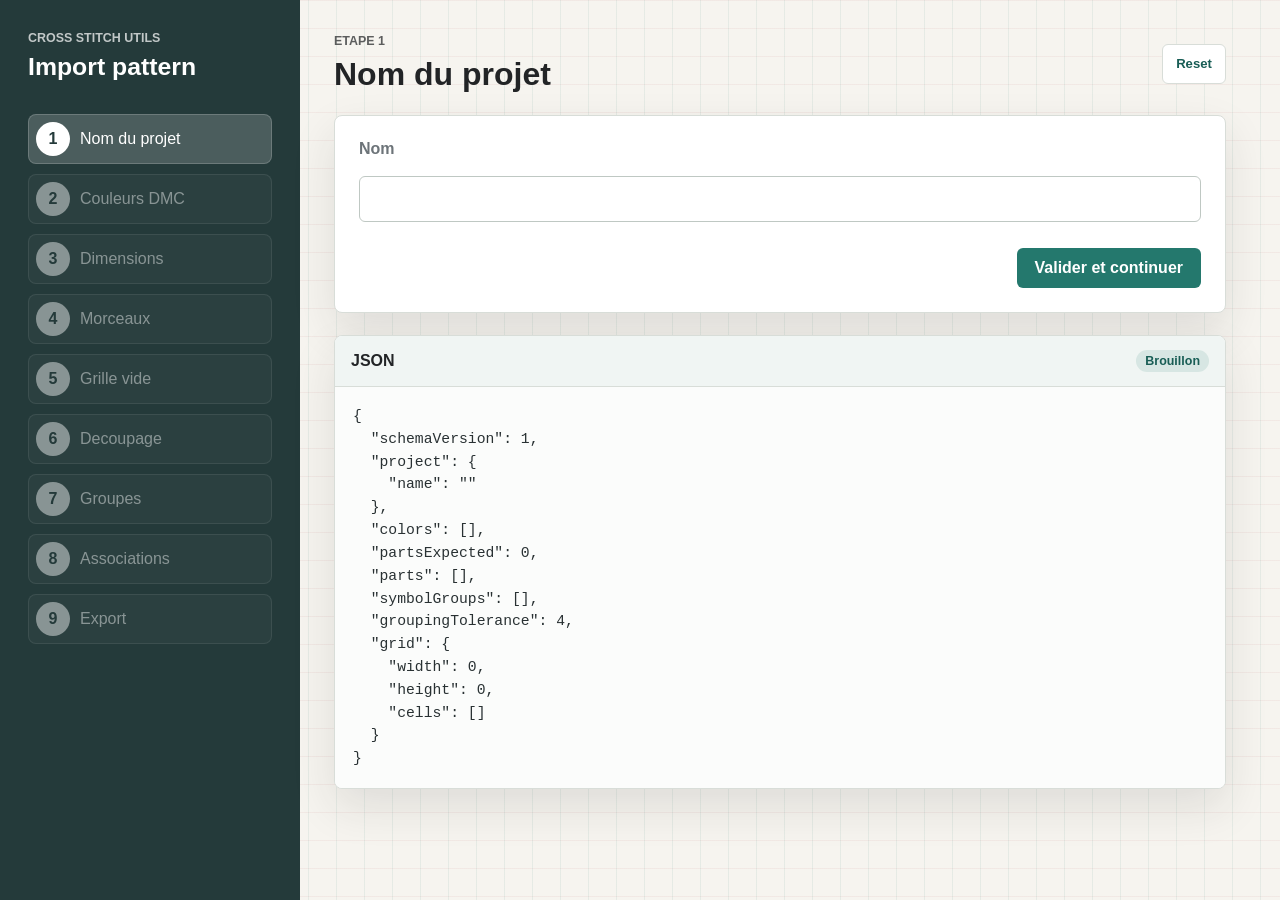
==== import-pattern.html @ 786066bf "Use dominant color for symbol grouping" ====
<!doctype html>
<html lang="fr">
  <head>
    <meta charset="utf-8">
    <meta name="viewport" content="width=device-width, initial-scale=1">
    <title>Cross Stitch Utils</title>
    <link rel="stylesheet" href="src/styles.css">
  </head>
  <body>
    <main class="app-shell">
      <aside class="sidebar">
        <div>
          <a class="eyebrow app-home-link" href="index.html">Cross Stitch Utils</a>
          <h1>Import pattern</h1>
        </div>

        <nav class="step-list" aria-label="Etapes d'import">
          <button class="step-item active" type="button" data-step="project">
            <span class="step-number">1</span>
            <span>Nom du projet</span>
          </button>
          <button class="step-item locked" type="button" data-step="colors" disabled>
            <span class="step-number">2</span>
            <span>Couleurs DMC</span>
          </button>
          <button class="step-item locked" type="button" data-step="dimensions" disabled>
            <span class="step-number">3</span>
            <span>Dimensions</span>
          </button>
          <button class="step-item locked" type="button" data-step="parts" disabled>
            <span class="step-number">4</span>
            <span>Morceaux</span>
          </button>
          <button class="step-item locked" type="button" data-step="grid" disabled>
            <span class="step-number">5</span>
            <span>Grille vide</span>
          </button>
          <button class="step-item locked" type="button" data-step="analysis" disabled>
            <span class="step-number">6</span>
            <span>Decoupage</span>
          </button>
          <button class="step-item locked" type="button" data-step="groups" disabled>
            <span class="step-number">7</span>
            <span>Groupes</span>
          </button>
          <button class="step-item locked" type="button" data-step="assignments" disabled>
            <span class="step-number">8</span>
            <span>Associations</span>
          </button>
          <button class="step-item locked" type="button" data-step="export" disabled>
            <span class="step-number">9</span>
            <span>Export</span>
          </button>
        </nav>
      </aside>

      <section class="workspace" aria-labelledby="step-title">
        <div class="topbar">
          <div>
            <p id="stepEyebrow" class="eyebrow">Etape 1</p>
            <h2 id="step-title">Nom du projet</h2>
          </div>
          <button id="resetButton" class="icon-button" type="button" title="Reinitialiser">
            <span aria-hidden="true">Reset</span>
            <span class="sr-only">Reinitialiser</span>
          </button>
        </div>

        <form id="projectForm" class="tool-panel" data-panel="project">
          <label for="projectName">Nom</label>
          <input id="projectName" name="projectName" type="text" autocomplete="off" required>
          <p id="projectError" class="form-error" hidden>Entre un nom de projet pour continuer.</p>

          <div class="actions">
            <button id="saveButton" class="primary-button" type="submit">Valider et continuer</button>
          </div>
        </form>

        <section id="colorsPanel" class="tool-panel hidden" data-panel="colors" aria-labelledby="colors-title">
          <div class="panel-heading">
            <div>
              <h3 id="colors-title">Couleurs du pattern</h3>
              <p>Ajoute uniquement les codes DMC utilises dans le pattern.</p>
            </div>
          </div>

          <form id="colorForm" class="color-form">
            <div class="form-grid">
              <label>
                Code DMC
                <input id="dmcCode" name="dmcCode" type="text" list="dmcCodeOptions" autocomplete="off" required>
              </label>
              <datalist id="dmcCodeOptions"></datalist>
            </div>

            <div class="actions">
              <button class="primary-button" type="submit">Ajouter</button>
            </div>
          </form>

          <div class="color-list-wrap">
            <table class="color-table">
              <thead>
                <tr>
                  <th>Couleur</th>
                  <th>Code DMC</th>
                  <th></th>
                </tr>
              </thead>
              <tbody id="colorsTableBody"></tbody>
            </table>
            <p id="emptyColorsMessage" class="empty-message">Aucune couleur ajoutee.</p>
          </div>

          <div class="actions split-actions">
            <button id="backToProjectButton" class="secondary-button" type="button">Retour</button>
            <button id="validateColorsButton" class="primary-button" type="button">Valider les couleurs</button>
          </div>
          <p id="colorsError" class="form-error" hidden>Ajoute au moins un code DMC pour valider cette etape.</p>
        </section>

        <form id="dimensionsForm" class="tool-panel hidden" data-panel="dimensions" aria-labelledby="dimensions-title">
          <div class="panel-heading">
            <div>
              <h3 id="dimensions-title">Dimensions de la grille</h3>
              <p>Indique la taille totale du pattern en points, pas la taille d'une page.</p>
            </div>
          </div>

          <div class="form-grid two-columns">
            <label for="gridWidth">
              Largeur
              <input id="gridWidth" name="gridWidth" type="number" inputmode="numeric" min="1" step="1" required>
            </label>

            <label for="gridHeight">
              Hauteur
              <input id="gridHeight" name="gridHeight" type="number" inputmode="numeric" min="1" step="1" required>
            </label>
          </div>

          <p id="dimensionsError" class="form-error" hidden>Entre une largeur et une hauteur superieures a 0.</p>

          <div class="actions split-actions">
            <button id="backToColorsButton" class="secondary-button" type="button">Retour</button>
            <button class="primary-button" type="submit">Valider les dimensions</button>
          </div>
        </form>

        <section id="partsPanel" class="tool-panel hidden" data-panel="parts" aria-labelledby="parts-title">
          <div class="panel-heading">
            <div>
              <h3 id="parts-title">Morceaux du pattern</h3>
              <p>Indique d'abord combien de sous-parties composent le pattern.</p>
            </div>
          </div>

          <form id="partCountForm" class="part-form">
            <div class="form-grid two-columns">
              <label for="partsExpected">
                Nombre de sous-parties
                <input id="partsExpected" name="partsExpected" type="number" inputmode="numeric" min="1" step="1" required>
              </label>
            </div>

            <p id="partCountError" class="form-error" hidden>Entre un nombre de sous-parties superieur a 0.</p>

            <div class="actions">
              <button class="primary-button" type="submit">Valider le nombre</button>
            </div>
          </form>

          <form id="partForm" class="part-form hidden">
            <div class="section-divider">
              <h3 id="nextPartName">Part 1</h3>
              <p id="partProgressText">Morceau 1 / 1</p>
            </div>

            <div class="form-grid parts-grid">
              <label for="partImage">
                Image
                <input id="partImage" name="partImage" type="file" accept="image/*">
              </label>

              <div>
                <span class="field-label">Presse-papier</span>
                <div id="clipboardDropZone" class="clipboard-drop-zone" tabindex="0">
                  <span id="clipboardImageStatus">Aucune image collee</span>
                </div>
              </div>

              <label for="partStartX">
                Depart X
                <input id="partStartX" name="partStartX" type="number" inputmode="numeric" min="0" step="1" required>
              </label>

              <label for="partStartY">
                Depart Y
                <input id="partStartY" name="partStartY" type="number" inputmode="numeric" min="0" step="1" required>
              </label>

              <label for="partWidth">
                Largeur
                <input id="partWidth" name="partWidth" type="number" inputmode="numeric" min="1" step="1" required>
              </label>

              <label for="partHeight">
                Hauteur
                <input id="partHeight" name="partHeight" type="number" inputmode="numeric" min="1" step="1" required>
              </label>
            </div>

            <p id="partError" class="form-error" hidden>Verifie les valeurs du morceau.</p>

            <div class="actions">
              <button class="primary-button" type="submit">Ajouter le morceau</button>
            </div>
          </form>

          <div class="color-list-wrap">
            <table class="color-table">
              <thead>
                <tr>
                  <th>Nom</th>
                  <th>Image</th>
                  <th>Position</th>
                  <th>Taille</th>
                  <th></th>
                </tr>
              </thead>
              <tbody id="partsTableBody"></tbody>
            </table>
            <p id="emptyPartsMessage" class="empty-message">Aucun morceau ajoute.</p>
          </div>

          <div id="partsCoverageStatus" class="coverage-status"></div>

          <div class="actions split-actions">
            <button id="backToDimensionsButton" class="secondary-button" type="button">Retour</button>
            <button id="validatePartsButton" class="primary-button" type="button">Valider les morceaux</button>
          </div>
          <p id="partsError" class="form-error" hidden>Les morceaux doivent couvrir toute la grille sans trou ni chevauchement.</p>
        </section>

        <section id="gridPanel" class="tool-panel hidden" data-panel="grid" aria-labelledby="grid-title">
          <div class="panel-heading">
            <div>
              <h3 id="grid-title">Grille vide</h3>
              <p>Genere toutes les cases du pattern a partir des dimensions et des morceaux valides.</p>
            </div>
          </div>

          <div id="gridStatus" class="coverage-status"></div>

          <div class="stats-row">
            <div>
              <span class="stat-label">Dimensions</span>
              <strong id="gridDimensionsText">0 x 0</strong>
            </div>
            <div>
              <span class="stat-label">Cases attendues</span>
              <strong id="gridExpectedCellsText">0</strong>
            </div>
            <div>
              <span class="stat-label">Cases generees</span>
              <strong id="gridGeneratedCellsText">0</strong>
            </div>
          </div>

          <div class="actions split-actions">
            <button id="backToPartsButton" class="secondary-button" type="button">Retour</button>
            <button id="generateGridButton" class="primary-button" type="button">Generer la grille</button>
          </div>
          <p id="gridError" class="form-error" hidden>Les morceaux doivent etre valides avant de generer la grille.</p>
        </section>

        <section id="analysisPanel" class="tool-panel hidden" data-panel="analysis" aria-labelledby="analysis-title">
          <div class="panel-heading">
            <div>
              <h3 id="analysis-title">Decoupage des cellules</h3>
              <p>Les images des morceaux sont considerees comme des grilles completes, sans marge ni legende.</p>
            </div>
          </div>

          <div id="analysisStatus" class="coverage-status"></div>

          <div class="stats-row">
            <div>
              <span class="stat-label">Morceaux</span>
              <strong id="analysisPartsText">0</strong>
            </div>
            <div>
              <span class="stat-label">Cellules</span>
              <strong id="analysisCellsText">0</strong>
            </div>
            <div>
              <span class="stat-label">Signatures</span>
              <strong id="analysisSignaturesText">0</strong>
            </div>
          </div>

          <div class="actions split-actions">
            <button id="backToGridButton" class="secondary-button" type="button">Retour</button>
            <button id="sliceImagesButton" class="primary-button" type="button">Decouper les images</button>
          </div>
          <p id="analysisError" class="form-error" hidden>La grille doit etre generee avant le decoupage.</p>
        </section>

        <section id="groupsPanel" class="tool-panel hidden" data-panel="groups" aria-labelledby="groups-title">
          <div class="panel-heading">
            <div>
              <h3 id="groups-title">Groupes de symboles</h3>
              <p>Regroupe les cellules qui ont une signature visuelle proche.</p>
            </div>
          </div>

          <div id="groupsStatus" class="coverage-status"></div>

          <label class="field-label" for="groupingTolerance">
            Tolerance de regroupement
            <select id="groupingTolerance" name="groupingTolerance">
              <option value="0">0 - Strict</option>
              <option value="4">4 - Normal</option>
              <option value="8">8 - Large</option>
              <option value="12">12</option>
              <option value="16">16</option>
            </select>
          </label>

          <div class="stats-row">
            <div>
              <span class="stat-label">Cellules</span>
              <strong id="groupsCellsText">0</strong>
            </div>
            <div>
              <span class="stat-label">Groupes</span>
              <strong id="groupsCountText">0</strong>
            </div>
            <div>
              <span class="stat-label">Plus grand groupe</span>
              <strong id="largestGroupText">0</strong>
            </div>
          </div>

          <div class="color-list-wrap">
            <table class="color-table">
              <thead>
                <tr>
                  <th>Groupe</th>
                  <th>Cellules</th>
                  <th>Signature</th>
                  <th>Couleur dominante</th>
                </tr>
              </thead>
              <tbody id="groupsTableBody"></tbody>
            </table>
            <p id="emptyGroupsMessage" class="empty-message">Aucun groupe genere.</p>
          </div>

          <div class="actions split-actions">
            <button id="backToAnalysisButton" class="secondary-button" type="button">Retour</button>
            <button id="generateGroupsButton" class="primary-button" type="button">Generer les groupes</button>
          </div>
          <p id="groupsError" class="form-error" hidden>Le decoupage doit etre termine avant de generer les groupes.</p>
        </section>

        <section id="assignmentsPanel" class="tool-panel hidden" data-panel="assignments" aria-labelledby="assignments-title">
          <div class="panel-heading">
            <div>
              <h3 id="assignments-title">Associations des couleurs</h3>
              <p>Associe chaque groupe visuel a une couleur DMC, ou marque-le comme vide.</p>
            </div>
          </div>

          <div id="assignmentsStatus" class="coverage-status"></div>

          <div class="stats-row">
            <div>
              <span class="stat-label">Groupes</span>
              <strong id="assignmentsGroupsText">0</strong>
            </div>
            <div>
              <span class="stat-label">Groupes prets</span>
              <strong id="assignmentsReadyText">0</strong>
            </div>
            <div>
              <span class="stat-label">Cases pretes</span>
              <strong id="assignmentsCellsText">0</strong>
            </div>
          </div>

          <div id="assignmentReview" class="assignment-review">
            <div class="assignment-card">
              <div class="assignment-meta">
                <span id="assignmentPositionText" class="status-pill">Groupe 0 / 0</span>
                <strong id="assignmentGroupName">Groupe</strong>
                <span id="assignmentCellCountText" class="stat-label">0 cellule</span>
                <span id="assignmentCurrentState" class="assignment-state unready">Non classe</span>
              </div>
              <div id="assignmentPreviewWrap" class="assignment-preview-wrap">
                <span class="symbol-preview-empty">A regenerer</span>
              </div>
            </div>

            <div>
              <p class="field-label">Choisir la couleur</p>
              <div id="assignmentChoices" class="assignment-choices"></div>
            </div>

            <div class="assignment-nav">
              <button id="previousAssignmentButton" class="secondary-button" type="button">Precedent</button>
              <button id="nextAssignmentButton" class="secondary-button" type="button">Suivant</button>
            </div>

            <p id="emptyAssignmentsMessage" class="empty-message">Aucun groupe a associer.</p>
          </div>

          <div class="actions split-actions">
            <button id="backToGroupsButton" class="secondary-button" type="button">Retour</button>
            <button id="applyAssignmentsButton" class="primary-button" type="button">Appliquer a la grille</button>
          </div>
          <p id="assignmentsError" class="form-error" hidden>Chaque groupe doit avoir une couleur DMC, ou etre marque comme vide.</p>
        </section>

        <section id="exportPanel" class="tool-panel hidden" data-panel="export" aria-labelledby="export-title">
          <div class="panel-heading">
            <div>
              <h3 id="export-title">Fichier final</h3>
              <p>Genere un JSON propre avec uniquement les informations necessaires pour utiliser le pattern.</p>
            </div>
          </div>

          <div id="exportStatus" class="coverage-status"></div>

          <div class="stats-row">
            <div>
              <span class="stat-label">Dimensions</span>
              <strong id="exportDimensionsText">0 x 0</strong>
            </div>
            <div>
              <span class="stat-label">Couleurs</span>
              <strong id="exportColorsText">0</strong>
            </div>
            <div>
              <span class="stat-label">Cases</span>
              <strong id="exportCellsText">0</strong>
            </div>
          </div>

          <div class="actions split-actions">
            <button id="backToAssignmentsButton" class="secondary-button" type="button">Retour</button>
            <button id="downloadFinalJsonButton" class="primary-button" type="button">Telecharger le JSON final</button>
          </div>
          <pre id="finalJsonPreview"></pre>
        </section>

        <section class="json-panel" aria-labelledby="json-title">
          <div class="panel-title-row">
            <h3 id="json-title">JSON</h3>
            <span id="saveStatus" class="status-pill">Brouillon</span>
          </div>
          <pre id="jsonPreview"></pre>
        </section>
      </section>
    </main>

    <script src="data/dmc-colors.js"></script>
    <script src="src/app.js"></script>
  </body>
</html>
---- src/styles.css ----
:root {
  color-scheme: light;
  --bg: #f6f4ef;
  --surface: #ffffff;
  --surface-muted: #f0f5f3;
  --ink: #222426;
  --muted: #6d7479;
  --line: #d8ddd8;
  --accent: #24786d;
  --accent-strong: #185d55;
  --thread-red: #b44b57;
  --shadow: 0 18px 45px rgba(32, 38, 35, 0.11);
}

* {
  box-sizing: border-box;
}

body {
  margin: 0;
  min-height: 100vh;
  font-family: "Segoe UI", Arial, sans-serif;
  color: var(--ink);
  background:
    linear-gradient(90deg, rgba(36, 120, 109, 0.08) 1px, transparent 1px),
    linear-gradient(rgba(180, 75, 87, 0.07) 1px, transparent 1px),
    var(--bg);
  background-size: 28px 28px;
}

button,
input,
select {
  font: inherit;
}

.app-shell {
  display: grid;
  grid-template-columns: minmax(240px, 300px) minmax(0, 1fr);
  min-height: 100vh;
}

.toolbox-shell {
  display: grid;
  align-content: start;
  gap: 28px;
  width: min(960px, 100%);
  min-height: 100vh;
  margin: 0 auto;
  padding: 42px 34px;
}

.toolbox-header {
  display: grid;
  gap: 12px;
  padding: 28px;
  border: 1px solid var(--line);
  border-radius: 8px;
  color: #ffffff;
  background: #243a3a;
  box-shadow: var(--shadow);
}

.toolbox-header p:last-child {
  max-width: 620px;
  margin: 0;
  color: rgba(255, 255, 255, 0.82);
}

.toolbox-grid {
  display: grid;
  grid-template-columns: repeat(auto-fit, minmax(260px, 1fr));
  gap: 16px;
}

.tool-card {
  display: grid;
  gap: 10px;
  min-height: 170px;
  padding: 20px;
  border: 1px solid var(--line);
  border-radius: 8px;
  color: var(--ink);
  background: var(--surface);
  box-shadow: var(--shadow);
  text-decoration: none;
}

.tool-card:hover {
  border-color: var(--accent);
  outline: 3px solid rgba(36, 120, 109, 0.16);
}

.tool-number {
  width: fit-content;
  padding: 5px 9px;
  border-radius: 999px;
  color: var(--accent-strong);
  background: rgba(36, 120, 109, 0.12);
  font-size: 0.78rem;
  font-weight: 900;
}

.tool-card strong {
  font-size: 1.2rem;
}

.tool-card span:last-child {
  color: var(--muted);
  line-height: 1.5;
}

.sidebar {
  display: flex;
  flex-direction: column;
  gap: 32px;
  padding: 28px;
  color: #ffffff;
  background: #243a3a;
}

.eyebrow {
  margin: 0 0 8px;
  color: currentColor;
  font-size: 0.78rem;
  font-weight: 700;
  letter-spacing: 0;
  text-transform: uppercase;
  opacity: 0.72;
}

.app-home-link {
  display: inline-block;
  text-decoration: none;
}

.app-home-link:hover {
  opacity: 1;
  text-decoration: underline;
}

h1,
h2,
h3 {
  margin: 0;
  letter-spacing: 0;
}

h1 {
  font-size: 1.55rem;
  line-height: 1.15;
}

h2 {
  font-size: 2rem;
}

h3 {
  font-size: 1rem;
}

.step-list {
  display: grid;
  gap: 10px;
}

.step-item {
  display: grid;
  grid-template-columns: 34px minmax(0, 1fr);
  align-items: center;
  gap: 10px;
  width: 100%;
  min-height: 48px;
  padding: 7px;
  border: 1px solid rgba(255, 255, 255, 0.18);
  border-radius: 8px;
  color: #ffffff;
  background: rgba(255, 255, 255, 0.08);
  text-align: left;
}

.step-item.active {
  background: rgba(255, 255, 255, 0.18);
}

.step-item.complete .step-number {
  color: #ffffff;
  background: var(--accent);
}

.step-item.locked {
  cursor: not-allowed;
  opacity: 0.46;
}

.step-number {
  display: grid;
  place-items: center;
  width: 34px;
  height: 34px;
  border-radius: 50%;
  color: #243a3a;
  background: #ffffff;
  font-weight: 800;
}

.workspace {
  display: grid;
  align-content: start;
  gap: 22px;
  width: min(960px, 100%);
  padding: 34px;
}

.topbar {
  display: flex;
  align-items: center;
  justify-content: space-between;
  gap: 16px;
}

.tool-panel,
.json-panel {
  border: 1px solid var(--line);
  border-radius: 8px;
  background: var(--surface);
  box-shadow: var(--shadow);
}

.tool-panel {
  display: grid;
  gap: 18px;
  padding: 24px;
}

label {
  display: grid;
  gap: 7px;
  color: var(--muted);
  font-weight: 700;
}

.field-label {
  display: block;
  margin-bottom: 7px;
  color: var(--muted);
  font-weight: 700;
}

input,
select {
  width: 100%;
  min-height: 46px;
  padding: 10px 12px;
  border: 1px solid #bfc8c3;
  border-radius: 6px;
  color: var(--ink);
  background: #ffffff;
}

.compact-input {
  width: 90px;
  min-height: 36px;
  padding: 7px 9px;
}

input:focus,
select:focus {
  border-color: var(--accent);
  outline: 3px solid rgba(36, 120, 109, 0.18);
}

.actions {
  display: flex;
  justify-content: flex-end;
  margin-top: 8px;
}

.primary-button,
.secondary-button,
.icon-button,
.danger-button {
  min-height: 40px;
  border: 0;
  border-radius: 6px;
  cursor: pointer;
}

.primary-button {
  padding: 0 18px;
  color: #ffffff;
  background: var(--accent);
  font-weight: 800;
}

.primary-button:hover {
  background: var(--accent-strong);
}

.secondary-button {
  padding: 0 16px;
  color: var(--accent-strong);
  background: #e8f0ed;
  border: 1px solid var(--line);
  font-weight: 800;
}

.secondary-button:hover {
  background: #dae7e3;
}

.primary-button:disabled,
.secondary-button:disabled {
  cursor: not-allowed;
  opacity: 0.48;
}

.icon-button {
  display: grid;
  place-items: center;
  width: 64px;
  color: var(--accent-strong);
  background: var(--surface);
  border: 1px solid var(--line);
  font-size: 0.82rem;
  font-weight: 800;
}

.danger-button {
  display: grid;
  place-items: center;
  width: 34px;
  min-height: 34px;
  color: #8b2633;
  background: rgba(180, 75, 87, 0.12);
  font-weight: 800;
}

.danger-button:hover {
  background: rgba(180, 75, 87, 0.22);
}

.hidden {
  display: none;
}

.panel-heading p,
.empty-message {
  margin: 6px 0 0;
  color: var(--muted);
}

.color-form {
  display: grid;
  gap: 14px;
}

.form-grid {
  display: grid;
  grid-template-columns: minmax(160px, 280px);
  gap: 12px;
}

.form-grid.two-columns {
  grid-template-columns: repeat(2, minmax(140px, 220px));
}

.form-grid.parts-grid {
  grid-template-columns: minmax(220px, 1.4fr) minmax(180px, 1fr) repeat(4, minmax(110px, 0.8fr));
}

.color-list-wrap {
  display: grid;
  gap: 10px;
  overflow-x: auto;
}

.reference-panel {
  display: grid;
  gap: 12px;
  padding: 14px;
  border: 1px solid var(--line);
  border-radius: 8px;
  background: #fbfcfb;
}

.compact-title-row {
  padding: 0;
  border-bottom: 0;
  background: transparent;
}

.color-table {
  width: 100%;
  border-collapse: collapse;
  overflow: hidden;
  border: 1px solid var(--line);
  border-radius: 8px;
}

.color-table th,
.color-table td {
  padding: 11px 12px;
  border-bottom: 1px solid var(--line);
  text-align: left;
}

.color-table th {
  color: var(--muted);
  background: var(--surface-muted);
  font-size: 0.82rem;
}

.color-table code {
  font-size: 0.78rem;
  word-break: break-all;
}

.color-table tr:last-child td {
  border-bottom: 0;
}

.assignment-review {
  display: grid;
  gap: 18px;
}

.assignment-review.empty .assignment-card,
.assignment-review.empty .assignment-nav,
.assignment-review.empty .field-label,
.assignment-review.empty .assignment-choices {
  display: none;
}

.assignment-card {
  display: grid;
  grid-template-columns: minmax(170px, 240px) minmax(120px, 1fr);
  gap: 18px;
  align-items: center;
  padding: 18px;
  border: 1px solid var(--line);
  border-radius: 8px;
  background: var(--surface-muted);
}

.assignment-meta {
  display: grid;
  gap: 8px;
}

.assignment-meta strong {
  font-size: 1.45rem;
}

.assignment-state {
  width: fit-content;
  padding: 7px 10px;
  border-radius: 999px;
  font-size: 0.82rem;
  font-weight: 900;
}

.assignment-state.unready {
  color: #8b2633;
  background: rgba(180, 75, 87, 0.12);
}

.assignment-state.ready {
  color: var(--accent-strong);
  background: rgba(36, 120, 109, 0.14);
}

.assignment-state.empty {
  color: #4e5559;
  background: #dfe6e3;
}

.assignment-preview-wrap {
  display: grid;
  place-items: center;
  min-height: 156px;
  border: 1px solid var(--line);
  border-radius: 8px;
  background: #ffffff;
}

.symbol-preview {
  display: block;
  width: 64px;
  height: 64px;
  border: 1px solid var(--line);
  border-radius: 6px;
  background: #ffffff;
  image-rendering: pixelated;
}

.symbol-preview.large {
  width: 128px;
  height: 128px;
}

.symbol-preview-empty {
  display: inline-block;
  max-width: 90px;
  color: var(--muted);
  font-size: 0.78rem;
  font-weight: 700;
}

.assignment-choices {
  display: grid;
  grid-template-columns: repeat(auto-fit, minmax(120px, 1fr));
  gap: 10px;
}

.assignment-choice-button {
  display: flex;
  align-items: center;
  gap: 9px;
  min-height: 48px;
  padding: 8px 10px;
  border: 1px solid var(--line);
  border-radius: 8px;
  color: var(--ink);
  background: #ffffff;
  cursor: pointer;
  font-weight: 800;
}

.assignment-choice-button:hover,
.assignment-choice-button.selected,
.assignment-nav .selected {
  border-color: var(--accent);
  outline: 3px solid rgba(36, 120, 109, 0.16);
}

.assignment-choice-button.empty-choice {
  justify-content: center;
  color: #4e5559;
  background: #eef2f0;
}

.pattern-viewer {
  display: grid;
  grid-template-columns: minmax(0, 1fr) minmax(180px, 260px);
  gap: 18px;
  align-items: start;
}

.pattern-canvas-wrap {
  max-width: 100%;
  max-height: 70vh;
  overflow: auto;
  padding: 14px;
  border: 1px solid var(--line);
  border-radius: 8px;
  background: #ffffff;
}

.selected-color-label {
  position: sticky;
  top: 0;
  z-index: 1;
  width: fit-content;
  margin: 0 0 12px;
  padding: 7px 10px;
  border-radius: 999px;
  color: var(--accent-strong);
  background: rgba(36, 120, 109, 0.12);
  font-size: 0.82rem;
  font-weight: 900;
}

.pattern-canvas-wrap canvas {
  display: block;
  image-rendering: pixelated;
}

.path-color-legend {
  display: grid;
  gap: 8px;
  max-height: 70vh;
  overflow: auto;
}

.path-color-item {
  display: grid;
  grid-template-columns: 34px minmax(0, 1fr) auto;
  align-items: center;
  gap: 9px;
  padding: 8px;
  border: 1px solid var(--line);
  border-radius: 8px;
  background: #ffffff;
  font-weight: 800;
  cursor: pointer;
  text-align: left;
}

.path-color-item:hover,
.path-color-item.selected {
  border-color: var(--accent);
  outline: 3px solid rgba(36, 120, 109, 0.16);
}

.path-builder-panel {
  display: grid;
  gap: 12px;
  margin-top: 16px;
}

.path-builder-panel .primary-button {
  width: 100%;
}

.path-builder-panel > .secondary-button {
  width: 100%;
}

.path-algorithm-panel {
  display: grid;
  gap: 8px;
  padding-top: 6px;
  border-top: 1px solid var(--line);
}

.path-algorithm-panel .secondary-button {
  width: 100%;
}

.embedded-save-panel {
  display: grid;
  gap: 8px;
  padding: 12px;
  border: 1px solid var(--line);
  border-radius: 8px;
  background: #fbfcfb;
}

.embedded-save-panel .secondary-button {
  width: fit-content;
}

.completed-color-panel {
  display: grid;
  gap: 8px;
  padding-top: 6px;
  border-top: 1px solid var(--line);
}

.completed-color-list {
  display: grid;
  gap: 7px;
}

.completed-color-item {
  display: grid;
  grid-template-columns: 28px minmax(0, 1fr) auto;
  align-items: center;
  gap: 8px;
  min-height: 36px;
  padding: 6px;
  border: 1px solid var(--line);
  border-radius: 6px;
  color: #68706c;
  background: #eef1ef;
  cursor: pointer;
  font-size: 0.88rem;
  font-weight: 800;
  text-align: left;
}

.completed-color-item:hover {
  border-color: var(--accent);
  outline: 3px solid rgba(36, 120, 109, 0.12);
}

.completed-color-item .color-swatch {
  width: 28px;
  height: 20px;
  filter: grayscale(1);
}

.assignment-nav {
  display: flex;
  justify-content: space-between;
  gap: 10px;
}

.row-actions {
  width: 46px;
}

.color-swatch {
  display: inline-block;
  width: 34px;
  height: 24px;
  border: 1px solid #9da6a3;
  border-radius: 5px;
  box-shadow: inset 0 0 0 1px rgba(255, 255, 255, 0.35);
  vertical-align: middle;
}

.split-actions {
  justify-content: space-between;
}

.form-error {
  margin: -4px 0 0;
  color: #9f2937;
  font-weight: 700;
}

.coverage-status {
  padding: 12px 14px;
  border: 1px solid var(--line);
  border-radius: 8px;
  color: var(--muted);
  background: var(--surface-muted);
  font-weight: 800;
}

.coverage-status.valid {
  color: var(--accent-strong);
  background: rgba(36, 120, 109, 0.12);
}

.coverage-status.invalid {
  color: #8b2633;
  background: rgba(180, 75, 87, 0.1);
}

.stats-row {
  display: grid;
  grid-template-columns: repeat(3, minmax(120px, 1fr));
  gap: 12px;
}

.stats-row > div {
  display: grid;
  gap: 5px;
  padding: 14px;
  border: 1px solid var(--line);
  border-radius: 8px;
  background: #ffffff;
}

.stat-label {
  color: var(--muted);
  font-size: 0.82rem;
  font-weight: 800;
}

.stats-row strong {
  font-size: 1.35rem;
}

.clipboard-drop-zone {
  display: grid;
  align-items: center;
  min-height: 46px;
  padding: 10px 12px;
  border: 1px dashed #9da6a3;
  border-radius: 6px;
  color: var(--muted);
  background: #fbfcfb;
  font-weight: 700;
}

.clipboard-drop-zone:focus {
  border-color: var(--accent);
  outline: 3px solid rgba(36, 120, 109, 0.18);
}

.clipboard-drop-zone.has-image {
  color: var(--accent-strong);
  border-style: solid;
  background: rgba(36, 120, 109, 0.08);
}

.json-panel {
  overflow: hidden;
}

.panel-title-row {
  display: flex;
  align-items: center;
  justify-content: space-between;
  gap: 12px;
  padding: 14px 16px;
  background: var(--surface-muted);
  border-bottom: 1px solid var(--line);
}

.status-pill {
  padding: 4px 9px;
  border-radius: 999px;
  color: var(--accent-strong);
  background: rgba(36, 120, 109, 0.12);
  font-size: 0.78rem;
  font-weight: 800;
}

pre {
  min-height: 220px;
  margin: 0;
  padding: 18px;
  overflow: auto;
  color: #293133;
  background: #fbfcfb;
  font-family: Consolas, "Liberation Mono", monospace;
  font-size: 0.92rem;
  line-height: 1.55;
}

.sr-only {
  position: absolute;
  width: 1px;
  height: 1px;
  padding: 0;
  margin: -1px;
  overflow: hidden;
  clip: rect(0, 0, 0, 0);
  white-space: nowrap;
  border: 0;
}

@media (max-width: 760px) {
  .app-shell {
    grid-template-columns: 1fr;
  }

  .sidebar {
    padding: 22px;
  }

  .workspace {
    padding: 22px;
  }

  .form-grid {
    grid-template-columns: 1fr;
  }

  .form-grid.two-columns {
    grid-template-columns: 1fr;
  }

  .form-grid.parts-grid {
    grid-template-columns: 1fr;
  }

  .stats-row {
    grid-template-columns: 1fr;
  }

  .pattern-viewer {
    grid-template-columns: 1fr;
  }
}
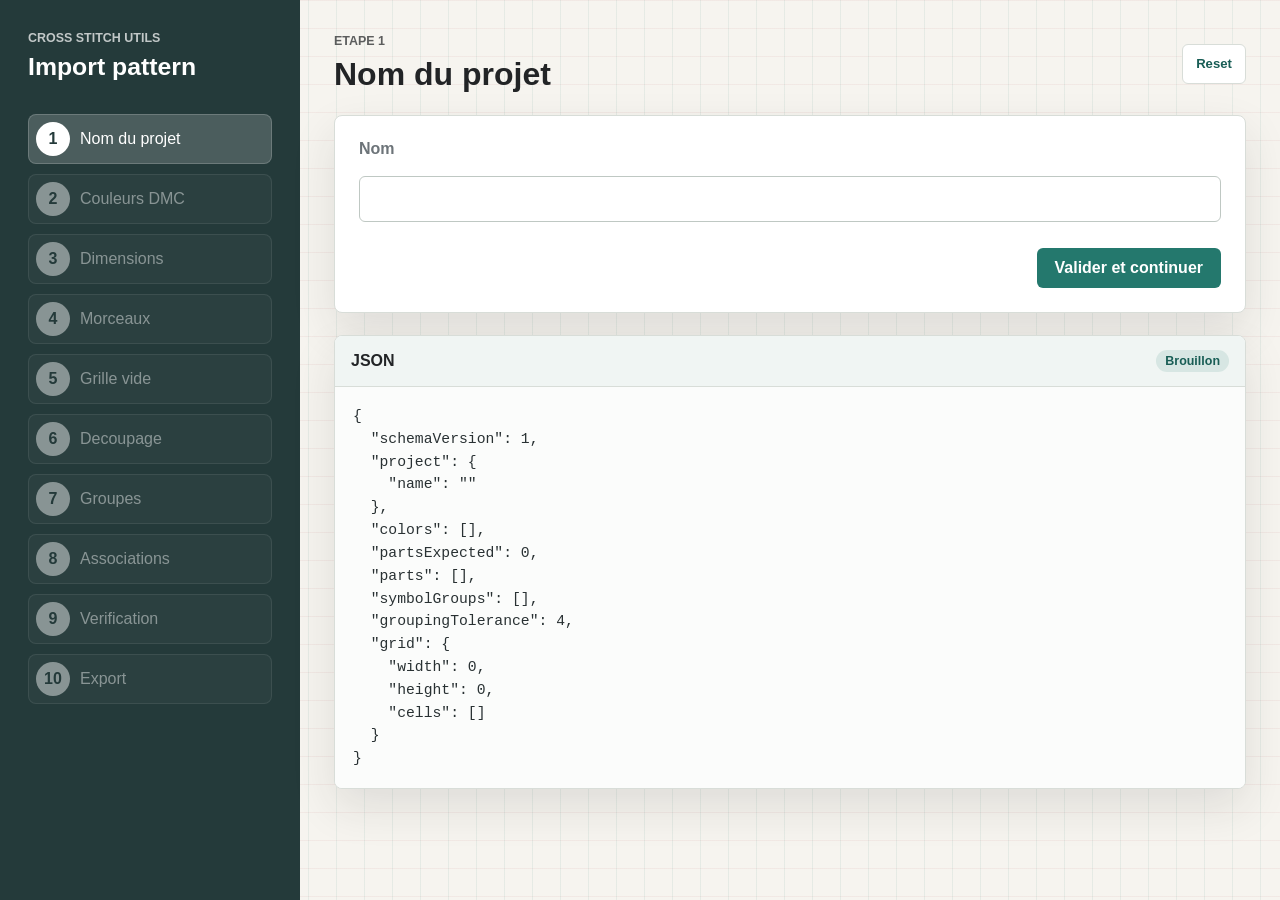
==== commit ea2fe792: "Add pattern review step" ====
--- a/import-pattern.html
+++ b/import-pattern.html
@@ -47,8 +47,12 @@
             <span class="step-number">8</span>
             <span>Associations</span>
           </button>
+          <button class="step-item locked" type="button" data-step="review" disabled>
+            <span class="step-number">9</span>
+            <span>Verification</span>
+          </button>
           <button class="step-item locked" type="button" data-step="export" disabled>
-            <span class="step-number">9</span>
+            <span class="step-number">10</span>
             <span>Export</span>
           </button>
         </nav>
@@ -422,6 +426,40 @@
           <p id="assignmentsError" class="form-error" hidden>Chaque groupe doit avoir une couleur DMC, ou etre marque comme vide.</p>
         </section>
 
+        <section id="reviewPanel" class="tool-panel hidden" data-panel="review" aria-labelledby="review-title">
+          <div class="panel-heading">
+            <div>
+              <h3 id="review-title">Verification du pattern</h3>
+              <p>Controle la grille finale et le nombre de points par couleur avant l'export.</p>
+            </div>
+          </div>
+
+          <div id="reviewStatus" class="coverage-status invalid">Applique les associations avant la verification.</div>
+
+          <div class="pattern-viewer review-viewer">
+            <div class="pattern-canvas-wrap">
+              <canvas id="reviewPatternCanvas" class="review-pattern-canvas" width="1" height="1" aria-label="Grille finale du pattern"></canvas>
+            </div>
+            <div class="color-list-wrap">
+              <table class="color-table">
+                <thead>
+                  <tr>
+                    <th>Couleur</th>
+                    <th>Code</th>
+                    <th>Points</th>
+                  </tr>
+                </thead>
+                <tbody id="reviewColorsTableBody"></tbody>
+              </table>
+            </div>
+          </div>
+
+          <div class="actions split-actions">
+            <button id="backToAssignmentsFromReviewButton" class="secondary-button" type="button">Retour</button>
+            <button id="goToExportButton" class="primary-button" type="button">Continuer vers l'export</button>
+          </div>
+        </section>
+
         <section id="exportPanel" class="tool-panel hidden" data-panel="export" aria-labelledby="export-title">
           <div class="panel-heading">
             <div>
@@ -448,7 +486,7 @@
           </div>
 
           <div class="actions split-actions">
-            <button id="backToAssignmentsButton" class="secondary-button" type="button">Retour</button>
+            <button id="backToReviewButton" class="secondary-button" type="button">Retour</button>
             <button id="downloadFinalJsonButton" class="primary-button" type="button">Telecharger le JSON final</button>
           </div>
           <pre id="finalJsonPreview"></pre>
--- a/src/styles.css
+++ b/src/styles.css
@@ -204,11 +204,75 @@
   font-weight: 800;
 }
 
+.sidebar-panel {
+  display: grid;
+  gap: 12px;
+  padding: 14px;
+  border: 1px solid rgba(255, 255, 255, 0.18);
+  border-radius: 8px;
+  background: rgba(255, 255, 255, 0.08);
+}
+
+.sidebar-panel h2 {
+  font-size: 0.92rem;
+}
+
+.metric-list {
+  display: grid;
+  gap: 8px;
+  margin: 0;
+}
+
+.metric-list div {
+  display: grid;
+  grid-template-columns: minmax(0, 1fr) auto;
+  gap: 10px;
+  align-items: baseline;
+}
+
+.metric-list dt {
+  color: rgba(255, 255, 255, 0.72);
+  font-size: 0.76rem;
+  font-weight: 800;
+}
+
+.metric-list dd {
+  margin: 0;
+  color: #ffffff;
+  font-size: 0.86rem;
+  font-weight: 900;
+  text-align: right;
+}
+
+.sidebar-progress-bar {
+  width: 100%;
+  height: 10px;
+  overflow: hidden;
+  border: 0;
+  border-radius: 999px;
+  background: rgba(255, 255, 255, 0.18);
+}
+
+.sidebar-progress-bar::-webkit-progress-bar {
+  background: rgba(255, 255, 255, 0.18);
+}
+
+.sidebar-progress-bar::-webkit-progress-value {
+  border-radius: 999px;
+  background: var(--accent);
+}
+
+.sidebar-progress-bar::-moz-progress-bar {
+  border-radius: 999px;
+  background: var(--accent);
+}
+
 .workspace {
   display: grid;
   align-content: start;
   gap: 22px;
-  width: min(960px, 100%);
+  width: 100%;
+  min-width: 0;
   padding: 34px;
 }
 
@@ -258,12 +322,6 @@
   background: #ffffff;
 }
 
-.compact-input {
-  width: 90px;
-  min-height: 36px;
-  padding: 7px 9px;
-}
-
 input:focus,
 select:focus {
   border-color: var(--accent);
@@ -375,21 +433,6 @@
   overflow-x: auto;
 }
 
-.reference-panel {
-  display: grid;
-  gap: 12px;
-  padding: 14px;
-  border: 1px solid var(--line);
-  border-radius: 8px;
-  background: #fbfcfb;
-}
-
-.compact-title-row {
-  padding: 0;
-  border-bottom: 0;
-  background: transparent;
-}
-
 .color-table {
   width: 100%;
   border-collapse: collapse;
@@ -542,14 +585,15 @@
 
 .pattern-viewer {
   display: grid;
-  grid-template-columns: minmax(0, 1fr) minmax(180px, 260px);
+  grid-template-columns: minmax(0, 1fr) 260px;
   gap: 18px;
   align-items: start;
 }
 
 .pattern-canvas-wrap {
+  width: 100%;
   max-width: 100%;
-  max-height: 70vh;
+  max-height: calc(100vh - 150px);
   overflow: auto;
   padding: 14px;
   border: 1px solid var(--line);
@@ -574,12 +618,22 @@
 .pattern-canvas-wrap canvas {
   display: block;
   image-rendering: pixelated;
+  cursor: crosshair;
+  user-select: none;
+}
+
+.pattern-canvas-wrap .review-pattern-canvas {
+  cursor: default;
+}
+
+.review-viewer .color-list-wrap {
+  max-height: calc(100vh - 150px);
 }
 
 .path-color-legend {
   display: grid;
   gap: 8px;
-  max-height: 70vh;
+  max-height: calc(100vh - 150px);
   overflow: auto;
 }
 
@@ -624,8 +678,56 @@
   border-top: 1px solid var(--line);
 }
 
+.sidebar-panel .path-algorithm-panel {
+  border-top-color: rgba(255, 255, 255, 0.18);
+}
+
+.sidebar-panel .field-label {
+  color: rgba(255, 255, 255, 0.72);
+}
+
 .path-algorithm-panel .secondary-button {
   width: 100%;
+}
+
+.algorithm-group {
+  display: grid;
+  gap: 8px;
+}
+
+.algorithm-group + .algorithm-group {
+  padding-top: 8px;
+  border-top: 1px solid rgba(255, 255, 255, 0.14);
+}
+
+.algorithm-feedback {
+  display: grid;
+  gap: 6px;
+  padding: 8px;
+  border: 1px solid var(--line);
+  border-radius: 8px;
+  background: #fbfcfb;
+}
+
+.sidebar-panel .algorithm-feedback {
+  border-color: rgba(255, 255, 255, 0.18);
+  background: rgba(255, 255, 255, 0.1);
+}
+
+.algorithm-feedback progress {
+  width: 100%;
+  height: 10px;
+}
+
+.algorithm-feedback p {
+  margin: 0;
+  color: var(--muted);
+  font-size: 0.78rem;
+  font-weight: 800;
+}
+
+.sidebar-panel .algorithm-feedback p {
+  color: rgba(255, 255, 255, 0.86);
 }
 
 .embedded-save-panel {
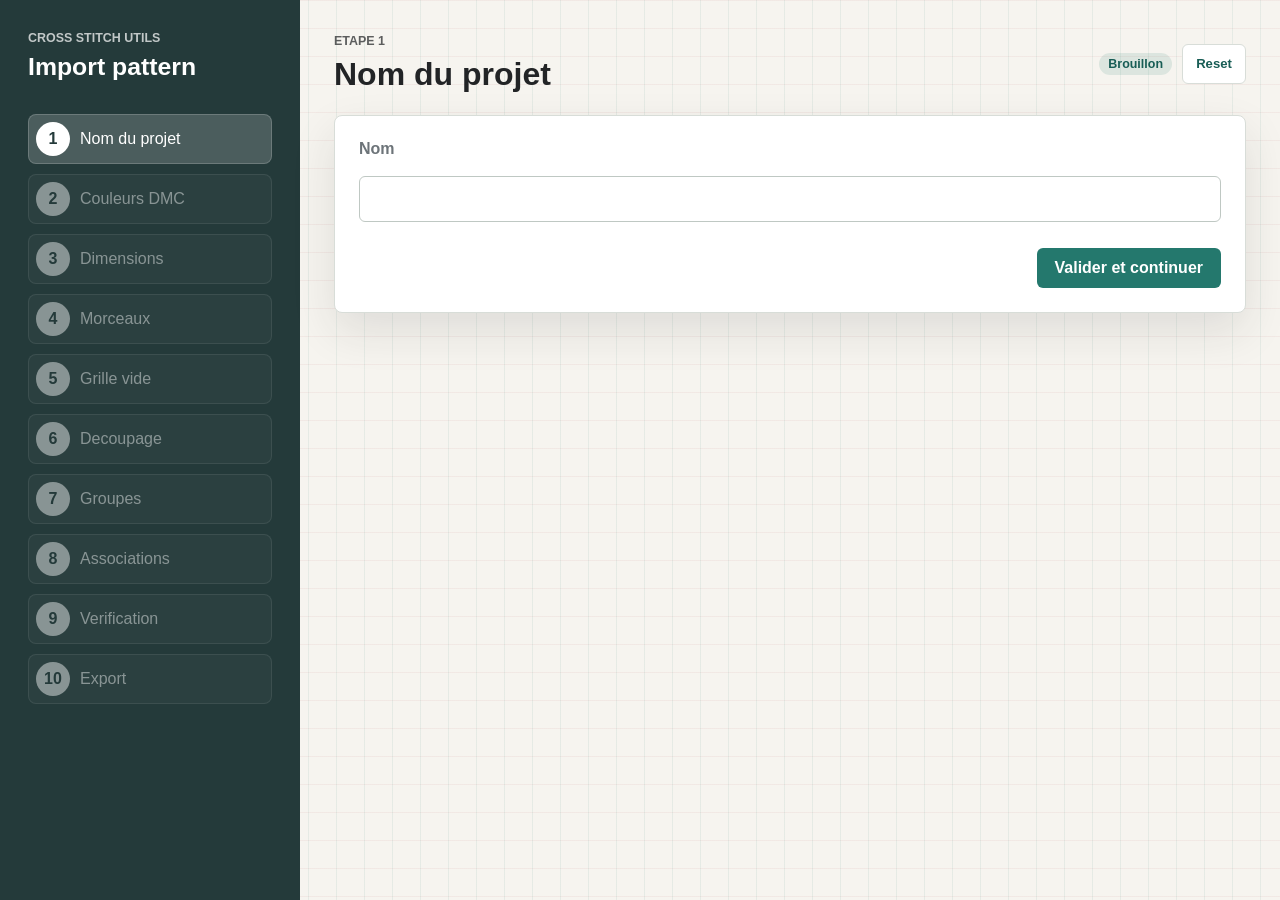
==== commit 096fce8e: "Remove JSON previews from tools" ====
--- a/import-pattern.html
+++ b/import-pattern.html
@@ -64,10 +64,13 @@
             <p id="stepEyebrow" class="eyebrow">Etape 1</p>
             <h2 id="step-title">Nom du projet</h2>
           </div>
-          <button id="resetButton" class="icon-button" type="button" title="Reinitialiser">
-            <span aria-hidden="true">Reset</span>
-            <span class="sr-only">Reinitialiser</span>
-          </button>
+          <div class="topbar-actions">
+            <span id="saveStatus" class="status-pill">Brouillon</span>
+            <button id="resetButton" class="icon-button" type="button" title="Reinitialiser">
+              <span aria-hidden="true">Reset</span>
+              <span class="sr-only">Reinitialiser</span>
+            </button>
+          </div>
         </div>
 
         <form id="projectForm" class="tool-panel" data-panel="project">
@@ -441,6 +444,14 @@
               <canvas id="reviewPatternCanvas" class="review-pattern-canvas" width="1" height="1" aria-label="Grille finale du pattern"></canvas>
             </div>
             <div class="color-list-wrap">
+              <div class="review-correction-panel">
+                <div>
+                  <span class="stat-label">Case selectionnee</span>
+                  <strong id="reviewSelectedCellText">Aucune</strong>
+                </div>
+                <p id="reviewCorrectionHint" class="empty-message">Selectionne une case, puis clique une couleur du tableau.</p>
+              </div>
+
               <table class="color-table">
                 <thead>
                   <tr>
@@ -489,15 +500,6 @@
             <button id="backToReviewButton" class="secondary-button" type="button">Retour</button>
             <button id="downloadFinalJsonButton" class="primary-button" type="button">Telecharger le JSON final</button>
           </div>
-          <pre id="finalJsonPreview"></pre>
-        </section>
-
-        <section class="json-panel" aria-labelledby="json-title">
-          <div class="panel-title-row">
-            <h3 id="json-title">JSON</h3>
-            <span id="saveStatus" class="status-pill">Brouillon</span>
-          </div>
-          <pre id="jsonPreview"></pre>
         </section>
       </section>
     </main>
--- a/src/styles.css
+++ b/src/styles.css
@@ -283,8 +283,13 @@
   gap: 16px;
 }
 
-.tool-panel,
-.json-panel {
+.topbar-actions {
+  display: flex;
+  align-items: center;
+  gap: 10px;
+}
+
+.tool-panel {
   border: 1px solid var(--line);
   border-radius: 8px;
   background: var(--surface);
@@ -615,6 +620,40 @@
   font-weight: 900;
 }
 
+.zoom-controls {
+  display: flex;
+  align-items: center;
+  justify-content: space-between;
+  gap: 8px;
+  width: 100%;
+  margin: 0;
+  padding: 8px;
+  border: 1px solid rgba(255, 255, 255, 0.18);
+  border-radius: 8px;
+  background: rgba(255, 255, 255, 0.08);
+}
+
+.zoom-controls .secondary-button {
+  width: 38px;
+  min-height: 34px;
+  padding: 0;
+}
+
+.zoom-controls .status-pill {
+  color: #ffffff;
+  background: rgba(255, 255, 255, 0.14);
+}
+
+.follow-toggle-button {
+  width: 100%;
+}
+
+.follow-toggle-button.selected {
+  color: #ffffff;
+  background: var(--accent);
+  border-color: rgba(255, 255, 255, 0.28);
+}
+
 .pattern-canvas-wrap canvas {
   display: block;
   image-rendering: pixelated;
@@ -623,11 +662,36 @@
 }
 
 .pattern-canvas-wrap .review-pattern-canvas {
-  cursor: default;
+  cursor: pointer;
 }
 
 .review-viewer .color-list-wrap {
+  display: grid;
+  gap: 12px;
   max-height: calc(100vh - 150px);
+}
+
+.review-correction-panel {
+  display: grid;
+  gap: 10px;
+  padding: 12px;
+  border: 1px solid var(--line);
+  border-radius: 8px;
+  background: #fbfcfb;
+}
+
+.review-color-row {
+  cursor: pointer;
+}
+
+.review-color-row:hover,
+.review-color-row.selected {
+  outline: 3px solid rgba(36, 120, 109, 0.16);
+  outline-offset: -3px;
+}
+
+.review-color-row.selected {
+  background: rgba(36, 120, 109, 0.1);
 }
 
 .path-color-legend {
@@ -695,6 +759,24 @@
   gap: 8px;
 }
 
+.cut-threshold-field {
+  gap: 6px;
+  color: rgba(255, 255, 255, 0.72);
+  font-size: 0.82rem;
+  font-weight: 800;
+}
+
+.cut-threshold-field input,
+.cut-threshold-field select {
+  min-height: 38px;
+}
+
+.algorithm-stop-button {
+  border-color: rgba(255, 179, 189, 0.62);
+  color: #ffffff;
+  background: rgba(180, 75, 87, 0.3);
+}
+
 .algorithm-group + .algorithm-group {
   padding-top: 8px;
   border-top: 1px solid rgba(255, 255, 255, 0.14);
@@ -728,6 +810,33 @@
 
 .sidebar-panel .algorithm-feedback p {
   color: rgba(255, 255, 255, 0.86);
+}
+
+.algorithm-live-metrics {
+  display: grid;
+  grid-template-columns: repeat(2, minmax(0, 1fr));
+  gap: 7px 10px;
+  margin: 2px 0 0;
+}
+
+.algorithm-live-metrics div {
+  min-width: 0;
+}
+
+.algorithm-live-metrics dt {
+  color: rgba(255, 255, 255, 0.62);
+  font-size: 0.68rem;
+  font-weight: 800;
+}
+
+.algorithm-live-metrics dd {
+  overflow: hidden;
+  margin: 1px 0 0;
+  color: #ffffff;
+  font-size: 0.76rem;
+  font-weight: 900;
+  text-overflow: ellipsis;
+  white-space: nowrap;
 }
 
 .embedded-save-panel {
@@ -880,20 +989,6 @@
   background: rgba(36, 120, 109, 0.08);
 }
 
-.json-panel {
-  overflow: hidden;
-}
-
-.panel-title-row {
-  display: flex;
-  align-items: center;
-  justify-content: space-between;
-  gap: 12px;
-  padding: 14px 16px;
-  background: var(--surface-muted);
-  border-bottom: 1px solid var(--line);
-}
-
 .status-pill {
   padding: 4px 9px;
   border-radius: 999px;
@@ -901,18 +996,6 @@
   background: rgba(36, 120, 109, 0.12);
   font-size: 0.78rem;
   font-weight: 800;
-}
-
-pre {
-  min-height: 220px;
-  margin: 0;
-  padding: 18px;
-  overflow: auto;
-  color: #293133;
-  background: #fbfcfb;
-  font-family: Consolas, "Liberation Mono", monospace;
-  font-size: 0.92rem;
-  line-height: 1.55;
 }
 
 .sr-only {
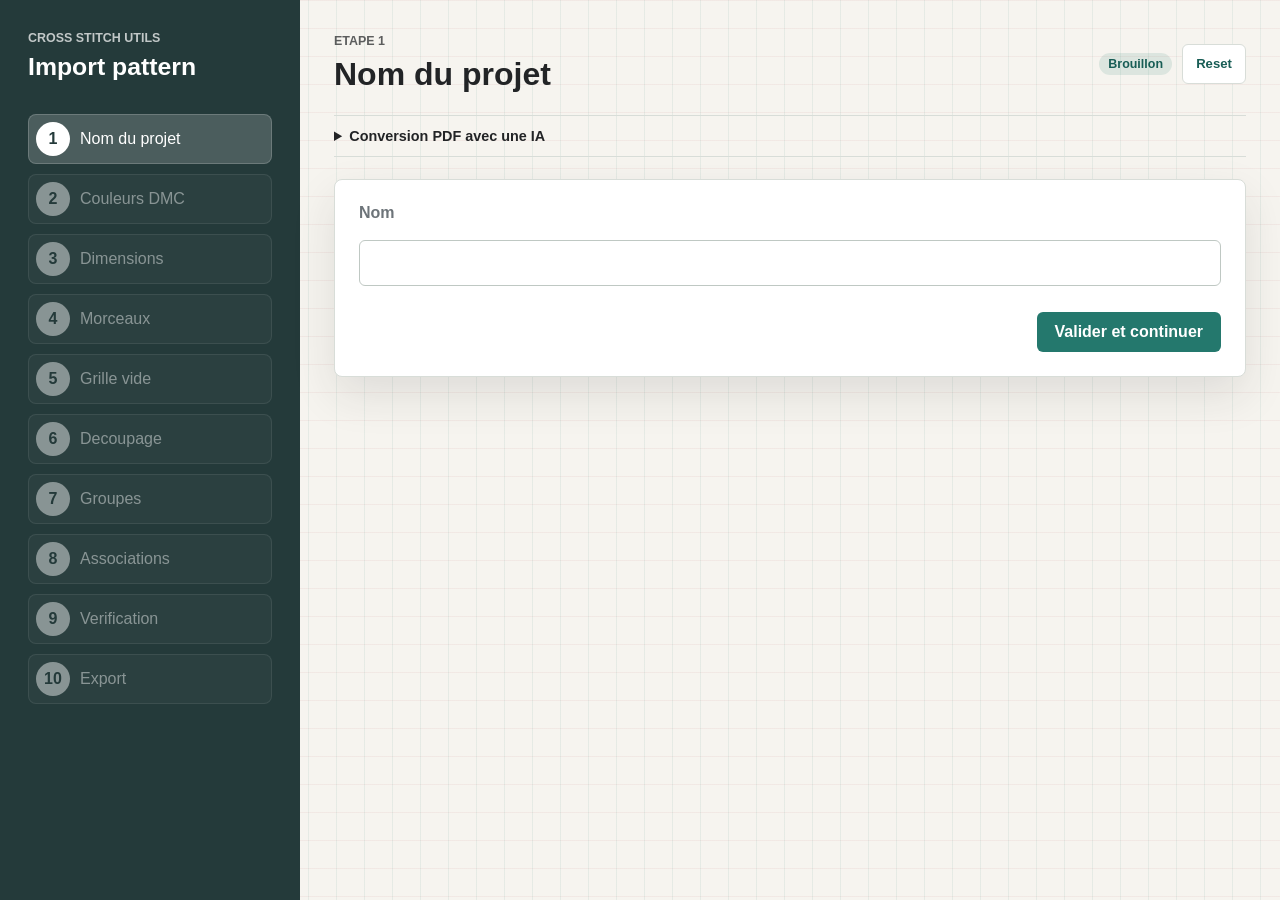
==== commit 21012d7c: "Add a self-contained PDF-to-pattern AI prompt to the importer" ====
--- a/import-pattern.html
+++ b/import-pattern.html
@@ -73,6 +73,23 @@
           </div>
         </div>
 
+        <details id="aiImportPromptPanel" class="ai-import-prompt">
+          <summary>Conversion PDF avec une IA</summary>
+          <div class="ai-prompt-toolbar">
+            <label for="aiImportPrompt">Prompt PDF vers JSON</label>
+            <div>
+              <button id="copyAiImportPrompt" class="icon-button" type="button" title="Copier le prompt" aria-label="Copier le prompt">
+                <img src="assets/icons/copy.svg" alt="" width="20" height="20">
+              </button>
+              <button id="downloadAiImportPrompt" class="icon-button" type="button" title="Telecharger le prompt (.txt)" aria-label="Telecharger le prompt (.txt)">
+                <img src="assets/icons/download.svg" alt="" width="20" height="20">
+              </button>
+            </div>
+          </div>
+          <textarea id="aiImportPrompt" readonly spellcheck="false" rows="12"></textarea>
+          <p id="aiImportPromptStatus" class="empty-message" role="status"></p>
+        </details>
+
         <form id="projectForm" class="tool-panel" data-panel="project">
           <label for="projectName">Nom</label>
           <input id="projectName" name="projectName" type="text" autocomplete="off" required>
@@ -422,6 +439,24 @@
             <p id="emptyAssignmentsMessage" class="empty-message">Aucun groupe a associer.</p>
           </div>
 
+          <details id="groupEditor" class="group-editor">
+            <summary>Corriger les groupes</summary>
+            <div class="group-editor-toolbar">
+              <label for="mergeTarget">Fusionner dans</label>
+              <select id="mergeTarget"></select>
+              <button id="mergeGroupButton" class="secondary-button" type="button">Fusionner</button>
+              <button id="undoGroupEditButton" class="secondary-button" type="button" disabled>Annuler la correction</button>
+            </div>
+            <div id="splitCellGrid" class="split-cell-grid"></div>
+            <div class="group-editor-toolbar">
+              <button id="previousCellPage" class="secondary-button" type="button">Precedent</button>
+              <span id="cellPageStatus" role="status"></span>
+              <button id="nextCellPage" class="secondary-button" type="button">Suivant</button>
+              <button id="splitGroupButton" class="primary-button" type="button" disabled>Separer la selection</button>
+            </div>
+            <p id="groupEditStatus" class="compact-status" role="status"></p>
+          </details>
+
           <div class="actions split-actions">
             <button id="backToGroupsButton" class="secondary-button" type="button">Retour</button>
             <button id="applyAssignmentsButton" class="primary-button" type="button">Appliquer a la grille</button>
@@ -438,6 +473,15 @@
           </div>
 
           <div id="reviewStatus" class="coverage-status invalid">Applique les associations avant la verification.</div>
+          <div class="review-toolbar">
+            <label for="reviewSourceOpacity">Image source <output id="reviewOpacityText">0%</output>
+              <input id="reviewSourceOpacity" type="range" min="0" max="100" step="5" value="0">
+            </label>
+            <label for="reviewZoom">Zoom <output id="reviewZoomText">100%</output>
+              <input id="reviewZoom" type="range" min="50" max="400" step="25" value="100">
+            </label>
+            <span id="reviewSourceStatus" class="compact-status" role="status"></span>
+          </div>
 
           <div class="pattern-viewer review-viewer">
             <div class="pattern-canvas-wrap">
@@ -505,6 +549,10 @@
     </main>
 
     <script src="data/dmc-colors.js"></script>
+    <script src="src/ai-import-prompt.js"></script>
+    <script src="src/ai-import-prompt-ui.js"></script>
+    <script src="src/group-operations.js"></script>
+    <script src="src/color-order.js"></script>
     <script src="src/app.js"></script>
   </body>
 </html>
--- a/src/styles.css
+++ b/src/styles.css
@@ -595,6 +595,14 @@
   align-items: start;
 }
 
+.pattern-viewer > div { min-width: 0; }
+#stitchPanel .path-builder-panel .actions {
+  display: grid;
+  grid-template-columns: repeat(2, minmax(0, 1fr));
+  gap: 8px;
+}
+#stitchPanel .path-builder-panel button { min-width: 0; overflow-wrap: anywhere; }
+
 .pattern-canvas-wrap {
   width: 100%;
   max-width: 100%;
@@ -620,6 +628,136 @@
   font-weight: 900;
 }
 
+.path-canvas-heading {
+  position: sticky;
+  top: 0;
+  left: 0;
+  z-index: 2;
+  display: grid;
+  grid-template-rows: 36px auto auto 20px auto;
+  gap: 6px;
+  margin-bottom: 8px;
+  background: #ffffff;
+}
+
+.path-canvas-toolbar, .path-work-color, .path-search-legend, .path-search-legend span {
+  display: flex;
+  align-items: center;
+  gap: 8px;
+}
+.path-canvas-toolbar { justify-content: space-between; min-width: 0; }
+.path-work-color { margin: 0; font-size: 0.75rem; font-weight: 700; flex-shrink: 0; }
+.path-work-color input[type="color"] { width: 36px; height: 30px; padding: 2px; cursor: pointer; }
+.path-search-summary { min-height: 38px; }
+.path-search-reading { min-width: 0; }
+.path-comparison-score { display: block; color: var(--muted); font-size: 0.75rem; line-height: 17px; overflow-wrap: anywhere; }
+.path-score-chart { min-width: 0; }
+.path-score-chart > span { display: block; color: var(--muted); font-size: 0.7rem; line-height: 15px; }
+#pathScoreHistory { display: block; width: 100%; height: 170px; touch-action: pan-y; }
+#pathScoreHistory:focus-visible { outline: 2px solid var(--accent); outline-offset: 2px; }
+.path-gain-details { min-width: 0; border-block: 1px solid var(--line); padding-block: 5px; }
+.path-gain-details > summary { cursor: pointer; font-size: 0.78rem; font-weight: 700; }
+#pathGainTotal { color: var(--muted); font-weight: 400; margin-left: 8px; }
+.path-gain-analysis { display: grid; grid-template-columns: minmax(0, 1fr) minmax(230px, 38%); gap: 18px; margin-top: 8px; }
+.path-score-reading { display: block; min-height: 32px; font-size: 0.72rem; line-height: 16px; color: var(--muted); overflow-wrap: anywhere; }
+.path-gain-table { width: 100%; border-collapse: collapse; table-layout: fixed; align-self: start; font-size: 0.72rem; font-variant-numeric: tabular-nums; }
+.path-gain-table th, .path-gain-table td { padding: 4px; border-bottom: 1px solid #edf0ef; text-align: right; overflow-wrap: anywhere; }
+.path-gain-table th:first-child { text-align: left; width: 52%; font-weight: 500; }
+.path-gain-table thead th { color: var(--muted); font-size: 0.68rem; font-weight: 600; }
+.path-gain-table tbody tr.active { background: #edf6f5; }
+.path-gain-table tbody tr.unused { color: #75817f; }
+.path-gain-table tbody tr.active th { font-weight: 800; }
+.path-gain-key { display: inline-block; min-width: 27px; border-left: 4px solid var(--engine-color); padding-left: 5px; margin-right: 3px; font-weight: 800; }
+.path-search-legend { gap: 16px; font-size: 0.7rem; color: var(--muted); }
+.path-search-legend span { gap: 5px; white-space: nowrap; }
+.path-search-legend i { display: inline-block; width: 18px; height: 0; border-top: 3px solid; }
+.legend-gain { color: #008be2; }
+.legend-cut { color: #c63848; border-top-width: 2px !important; border-top-style: dashed !important; }
+
+.path-canvas-heading .selected-color-label {
+  position: static;
+  margin: 0;
+}
+
+.path-improvement-gain {
+  display: block;
+  color: #006bb5;
+  font-size: 0.8rem;
+  line-height: 18px;
+  font-weight: 800;
+  font-variant-numeric: tabular-nums;
+  overflow-wrap: anywhere;
+}
+
+.path-history-button { width: 36px; height: 36px; padding: 0; font-size: 1.4rem; }
+.planner-details { min-width: 0; padding-top: 12px; border-top: 1px solid var(--line); }
+.planner-details > summary { cursor: pointer; font-size: 0.85rem; font-weight: 700; line-height: 1.5; }
+.planner-details > summary:focus-visible { outline: 2px solid var(--accent); outline-offset: 4px; }
+.planner-details > dl { margin-top: 12px; }
+#pathPerformancePanel .planner-details { border-color: rgba(255, 255, 255, 0.18); }
+#pathPerformancePanel .planner-details > summary:focus-visible { outline-color: #ffffff; }
+#pathPerformancePanel .primary-path-score dd { font-size: 1.25rem; }
+#pathPerformancePanel .algorithm-feedback { align-content: start; padding: 12px 0 0; border: 0; border-top: 1px solid rgba(255, 255, 255, 0.18); border-radius: 0; background: transparent; }
+#pathPerformancePanel .algorithm-feedback.is-running { min-height: 120px; }
+#pathPerformancePanel .hidden { display: none; }
+#pathPerformancePanel .algorithm-live-metrics dd { white-space: normal; overflow-wrap: anywhere; }
+.path-progress-heading { display: flex; justify-content: space-between; align-items: baseline; gap: 10px; margin: 6px 0 2px; font-size: 0.72rem; }
+.path-progress-heading > span:first-child { color: rgba(255, 255, 255, 0.72); }
+.path-progress-heading > span:not(:first-child) { flex-shrink: 0; font-variant-numeric: tabular-nums; }
+#pathAlgorithmProgress { accent-color: #6dc5b8; }
+.stagnation #pathAlgorithmProgress { accent-color: #e8b45c; }
+.path-last-relay { display: grid; grid-template-columns: minmax(0, 1fr) auto; align-items: baseline; gap: 3px 8px; margin-top: 6px; font-variant-numeric: tabular-nums; }
+.path-last-relay > span { color: rgba(255, 255, 255, 0.72); font-size: 0.72rem; }
+.path-last-relay > span:first-child { grid-column: 1 / -1; }
+.path-last-relay > strong { font-size: 1rem; overflow-wrap: anywhere; }
+.manual-constraints-summary { display: block; color: var(--muted); font-size: 0.72rem; font-weight: 400; overflow-wrap: anywhere; }
+#pathManualControls .path-constraints { margin-top: 10px; padding-top: 0; border-top: 0; }
+#pathsPanel .pattern-canvas-wrap { max-height: none; overflow: hidden; }
+.path-canvas-stage { position: relative; width: 100%; height: clamp(320px, 65vh, 1000px); overflow: hidden; }
+.path-canvas-stage canvas { width: 100%; height: 100%; touch-action: none; }
+#pathImprovementCanvas {
+  position: absolute;
+  inset: 0;
+  pointer-events: none;
+  opacity: 0;
+}
+#pathImprovementCanvas.active { opacity: 1; }
+.path-inspection-toolbar, .path-view-tools, .path-segmented { display: flex; align-items: center; gap: 4px; }
+.path-inspection-toolbar { flex-wrap: wrap; gap: 8px; padding: 6px 0; border-top: 1px solid var(--line); }
+.path-view-tools { flex-shrink: 0; }
+.path-view-button { width: 32px; height: 32px; min-height: 32px; padding: 6px; flex-shrink: 0; }
+.path-view-button img { display: block; width: 18px; height: 18px; }
+.path-follow-toggle { display: inline-flex; align-items: center; gap: 7px; min-height: 32px; margin: 0; font-size: 0.75rem; cursor: pointer; }
+.path-follow-toggle input { appearance: none; width: 32px; height: 18px; min-height: 18px; flex: 0 0 32px; margin: 0; padding: 2px; border: 1px solid #8c9995; border-radius: 10px; background: #e3e8e6; cursor: pointer; }
+.path-follow-toggle input::before { content: ""; display: block; width: 12px; height: 12px; border-radius: 50%; background: #56635f; }
+.path-follow-toggle input:checked { background: var(--accent); border-color: var(--accent); }
+.path-follow-toggle input:checked::before { transform: translateX(14px); background: #ffffff; }
+.path-follow-toggle input:focus-visible { outline: 2px solid var(--accent); outline-offset: 3px; }
+.path-segmented { gap: 0; }
+.path-segmented button { min-height: 32px; border-radius: 0; padding: 6px 10px; font-size: 0.75rem; }
+.path-segmented .path-view-button { padding: 6px; }
+.path-segmented button:first-child { border-radius: 4px 0 0 4px; }
+.path-segmented button:last-child { border-radius: 0 4px 4px 0; }
+.path-segmented button[aria-pressed="true"] { background: #c6e0db; box-shadow: inset 0 -2px var(--accent); }
+#pathZoomLevel { min-width: 55px; text-align: center; font-size: 0.75rem; font-variant-numeric: tabular-nums; }
+#patternCanvas.is-pan { cursor: grab; }
+#patternCanvas.is-panning { cursor: grabbing; }
+.path-overview-row { display: flex; align-items: center; gap: 12px; margin-top: 10px; min-height: 100px; }
+#pathsPanel #pathOverview { width: 160px; height: 100px; flex-shrink: 0; background: #f4f6f4; cursor: pointer; touch-action: none; }
+#pathInspection { min-width: 0; color: var(--muted); font-size: 0.75rem; line-height: 1.5; overflow-wrap: anywhere; }
+@media (max-width: 600px) {
+  .planner-topbar { flex-direction: column; align-items: stretch; }
+  .planner-topbar .topbar-actions { flex-wrap: wrap; justify-content: flex-end; }
+  .planner-topbar .status-pill { margin-right: auto; }
+  .path-canvas-heading { grid-template-rows: 64px auto auto 20px auto; }
+  .path-canvas-toolbar { flex-wrap: wrap; align-content: center; gap: 4px; }
+  .path-work-color { margin-left: auto; }
+  .path-gain-analysis { grid-template-columns: minmax(0, 1fr); gap: 8px; }
+  .path-search-legend { gap: 12px; }
+  .path-overview-row { align-items: flex-start; flex-wrap: wrap; }
+  .path-canvas-stage { height: 420px; }
+}
+
 .zoom-controls {
   display: flex;
   align-items: center;
@@ -759,6 +897,11 @@
   gap: 8px;
 }
 
+#batchStatus,
+#batchCycleGain {
+  margin: 0;
+}
+
 .cut-threshold-field {
   gap: 6px;
   color: rgba(255, 255, 255, 0.72);
@@ -839,6 +982,20 @@
   white-space: nowrap;
 }
 
+.algorithm-zone-metrics {
+  padding-bottom: 8px;
+  border-bottom: 1px solid rgba(255, 255, 255, 0.18);
+}
+
+.algorithm-zone-heading {
+  grid-column: 1 / -1;
+}
+
+.algorithm-zone-heading dd {
+  white-space: normal;
+  overflow-wrap: anywhere;
+}
+
 .embedded-save-panel {
   display: grid;
   gap: 8px;
@@ -850,6 +1007,28 @@
 
 .embedded-save-panel .secondary-button {
   width: fit-content;
+}
+
+.github-setup-panel {
+  display: grid;
+  gap: 10px;
+  padding: 12px;
+  border: 1px solid var(--line);
+  border-radius: 6px;
+  background: var(--surface-muted);
+}
+
+.github-setup-actions {
+  display: flex;
+  flex-wrap: wrap;
+  gap: 8px;
+}
+
+.button-link {
+  display: inline-flex;
+  align-items: center;
+  justify-content: center;
+  text-decoration: none;
 }
 
 .completed-color-panel {
@@ -965,6 +1144,34 @@
 .stats-row strong {
   font-size: 1.35rem;
 }
+
+.ai-import-prompt { min-width: 0; padding-block: 12px; border-block: 1px solid var(--line); }
+.ai-import-prompt > summary { cursor: pointer; font-weight: 700; font-size: 0.9rem; }
+.ai-import-prompt > summary:focus-visible { outline: 2px solid var(--accent); outline-offset: 4px; }
+.ai-prompt-toolbar { display: flex; align-items: center; justify-content: space-between; gap: 12px; margin: 16px 0 8px; }
+.ai-prompt-toolbar label { font-size: 0.85rem; }
+.ai-prompt-toolbar > div { display: flex; gap: 8px; flex-shrink: 0; }
+.ai-prompt-toolbar button { display: grid; place-items: center; width: 40px; height: 40px; }
+#aiImportPrompt { display: block; width: 100%; min-width: 0; height: 320px; min-height: 160px; max-height: 70vh; resize: vertical; padding: 14px; border: 1px solid var(--line); border-radius: 4px; background: #fff; color: var(--ink); font: 0.8rem/1.6 Consolas, monospace; white-space: pre-wrap; overflow-wrap: anywhere; }
+#aiImportPrompt:focus { outline: 2px solid var(--accent); outline-offset: 2px; }
+#aiImportPromptStatus { min-height: 1.4em; margin: 8px 0 0; }
+
+.thread-estimate { min-width: 0; border-top: 1px solid var(--line); padding-top: 20px; }
+.thread-estimate-heading { display: flex; flex-wrap: wrap; align-items: start; justify-content: space-between; gap: 16px; margin-bottom: 16px; }
+.thread-estimate-heading h3, .thread-estimate-heading h4 { margin: 0 0 8px; font-size: 1rem; }
+.thread-estimate-heading p { margin: 0; color: var(--muted); font-size: 0.8rem; line-height: 1.6; }
+.thread-estimate-heading label { flex: 0 1 180px; font-size: 0.8rem; }
+#threadCapacityError { color: #8b2633; font-size: 0.8rem; }
+.thread-estimate-scroll { overflow-x: auto; max-width: 100%; }
+.thread-estimate-table { width: 100%; min-width: 600px; border-collapse: collapse; font-size: 0.85rem; font-variant-numeric: tabular-nums; }
+.thread-estimate-table th, .thread-estimate-table td { padding: 12px 8px; text-align: right; border-bottom: 1px solid var(--line); }
+.thread-estimate-table th:first-child { text-align: left; white-space: nowrap; }
+.thread-estimate-table thead th { color: var(--muted); font-size: 0.78rem; }
+.thread-estimate-table small { font-size: 0.72rem; font-weight: 500; }
+.thread-estimate-table .color-swatch { display: inline-block; width: 18px; height: 18px; margin-right: 8px; vertical-align: middle; }
+.thread-estimate-table tfoot { font-weight: 800; background: #f2f5f5; }
+.thread-estimate-table .selected-thread-color { background: #edf6f5; }
+.thread-estimate-table .completed-thread-color { color: var(--muted); }
 
 .clipboard-drop-zone {
   display: grid;
@@ -1010,7 +1217,80 @@
   border: 0;
 }
 
+.sync-toolbar, .session-toolbar, .review-toolbar, .group-editor-toolbar {
+  display: flex;
+  flex-wrap: wrap;
+  align-items: center;
+  gap: 12px;
+  min-width: 0;
+}
+
+.sync-toolbar { margin-bottom: 18px; font-size: 0.85rem; }
+.sync-toolbar > span { margin-right: auto; }
+.sync-toolbar label, .session-toolbar label { display: inline-flex; align-items: center; gap: 8px; }
+.sync-toolbar input[type="checkbox"], .session-toolbar input[type="checkbox"], .split-cell input { width: auto; }
+.session-toolbar, .review-toolbar { padding: 12px 0; border-block: 1px solid var(--line); }
+.stitch-context-legend { display: flex; flex-wrap: wrap; gap: 6px 16px; margin: 0 0 10px; color: var(--muted); font-size: 0.75rem; }
+.stitch-context-legend span { display: inline-flex; align-items: center; gap: 6px; }
+.stitch-context-legend i { width: 18px; height: 0; border-top: 3px solid; }
+.stitch-completed-key { color: #222426; }
+.stitch-previous-key { color: #ad600e; }
+.stitch-current-key { color: #c63848; }
+.review-toolbar label { flex: 0 1 230px; }
+.review-toolbar output { font-variant-numeric: tabular-nums; }
+.compact-status { font-size: 0.82rem; line-height: 1.45; overflow-wrap: anywhere; }
+.batch-results { max-height: 180px; overflow: auto; font-size: 0.78rem; }
+.batch-results p { margin: 6px 0; }
+.path-constraints { display: grid; gap: 8px; margin: 18px 0 0; padding: 12px 0 0; border: 0; border-top: 1px solid var(--line); min-width: 0; }
+.path-constraints legend { font-size: 0.9rem; font-weight: 700; }
+.path-constraints select { width: 100%; }
+.group-editor { border-block: 1px solid var(--line); padding: 14px 0; }
+.group-editor summary { cursor: pointer; font-weight: 700; }
+.group-editor-toolbar { margin-block: 14px; }
+.group-editor-toolbar select { flex: 1 1 220px; min-width: 0; }
+.split-cell-grid { display: grid; grid-template-columns: repeat(auto-fill, minmax(72px, 1fr)); gap: 8px; max-height: 400px; overflow: auto; }
+.split-cell { position: relative; display: grid; justify-items: center; gap: 4px; padding: 6px; border: 1px solid var(--line); border-radius: 4px; font-size: 0.72rem; cursor: pointer; }
+.split-cell:has(input:checked) { outline: 2px solid var(--accent); background: #e6f1ef; }
+.split-cell canvas { width: 48px; height: 48px; image-rendering: pixelated; }
+.split-cell input { position: absolute; left: 2px; top: 2px; }
+.session-mode .sidebar .step-list, .session-mode #stitchPanel > .panel-heading, .session-mode .topbar { display: none; }
+.session-mode .workspace { padding-top: 16px; }
+.session-mode #stitchPanel .pattern-canvas-wrap { max-height: calc(100vh - 180px); }
+#historyPanel { display: flex; flex-wrap: wrap; gap: 12px; margin-bottom: 16px; }
+#historyPanel select { min-width: 0; }
+#historyPanel.hidden, .group-editor.hidden { display: none; }
+
+.thread-progress-section { padding-block: 14px; border-block: 1px solid var(--line); display: grid; gap: 10px; }
+.thread-progress-section .field-label, .thread-progress-section p { margin: 0; }
+.thread-progress-section .metric-list dt { color: var(--muted); }
+.thread-progress-section .metric-list dd { color: var(--ink); }
+.thread-change-button { display: flex; align-items: center; justify-content: center; gap: 8px; width: 100%; }
+.thread-change-button img { flex: 0 0 18px; }
+#threadChangeStatus:empty { display: none; }
+.stitch-statistics { margin-top: 24px; padding-top: 20px; border-top: 1px solid var(--line); }
+.stitch-statistics h3 { font-size: 1rem; }
+.stitch-statistics h4 { margin: 0 0 12px; font-size: 0.9rem; }
+.stitch-journal-columns { display: grid; grid-template-columns: minmax(0, 1fr) minmax(0, 1.3fr); gap: 32px; margin-top: 20px; }
+.stitch-journal-columns > div { min-width: 0; }
+.daily-stitch-chart { display: grid; gap: 10px; }
+.daily-stitch-row { display: grid; grid-template-columns: 90px minmax(0, 1fr) 65px; align-items: center; gap: 10px; font-size: 0.8rem; }
+.daily-stitch-row strong { text-align: right; font-variant-numeric: tabular-nums; }
+.daily-stitch-track { display: block; height: 10px; background: #edf1f2; overflow: hidden; border-radius: 2px; }
+.daily-stitch-track > span { display: block; height: 100%; background: #17679b; }
+.stitch-history-details { margin-top: 18px; }
+.stitch-history-details summary { cursor: pointer; font-size: 0.85rem; font-weight: 700; padding-block: 8px; }
+.stitch-history-scroll { max-height: 300px; overflow: auto; }
+.stitch-history-table { width: 100%; border-collapse: collapse; table-layout: fixed; font-size: 0.8rem; }
+.stitch-history-table th, .stitch-history-table td { padding: 10px 8px; border-bottom: 1px solid var(--line); text-align: left; overflow-wrap: anywhere; }
+.stitch-history-table th { position: sticky; top: 0; background: #f2f5f5; font-size: 0.75rem; }
+.stitch-history-table td:nth-child(2) { font-variant-numeric: tabular-nums; }
+.stitch-history-table .selected-thread-color td:first-child { color: #17679b; font-weight: 700; }
+
 @media (max-width: 760px) {
+  .stitch-journal-columns { grid-template-columns: 1fr; gap: 24px; }
+  .session-mode .sidebar { display: none; }
+  .session-mode .workspace { padding: 12px; }
+  .sync-toolbar > span { flex-basis: 100%; }
   .app-shell {
     grid-template-columns: 1fr;
   }
